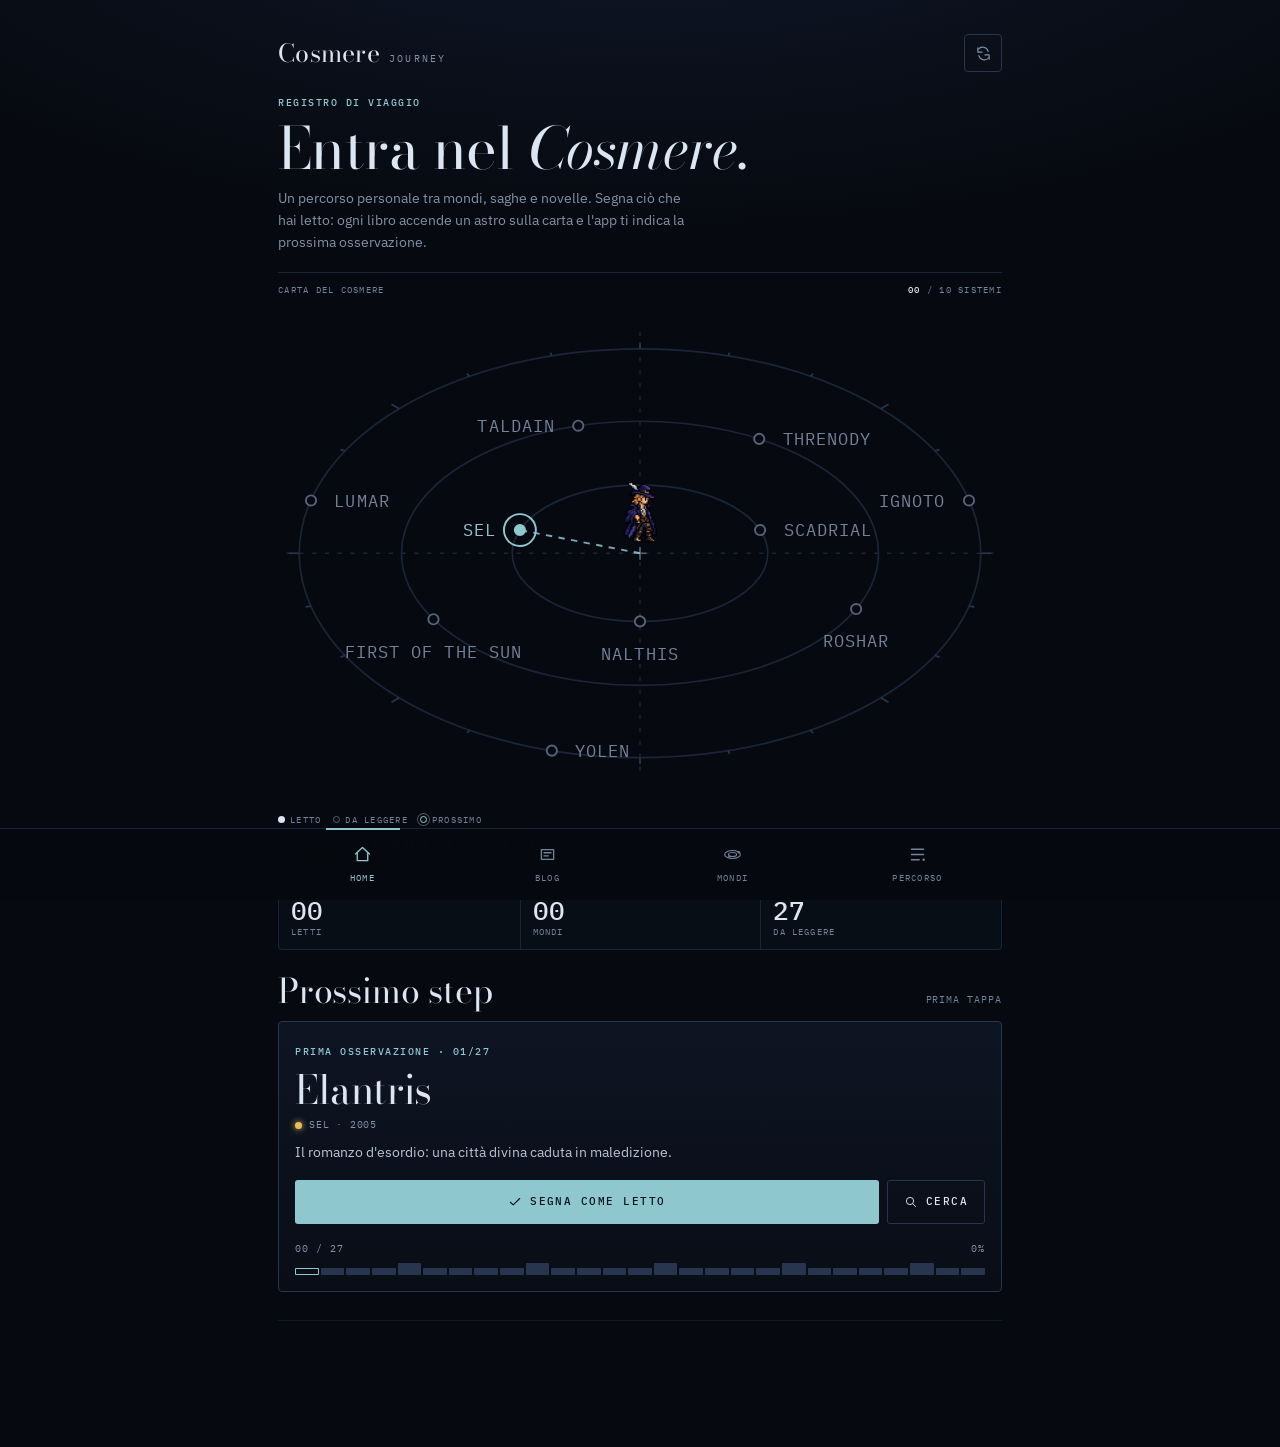
==== public/index.html @ a95b14ef "Extract cosmere-journey-repo.zip contents into public/ and sorgente/ The zip archive had been commit" ====
<!DOCTYPE html>
<html lang="it">
<head>
<meta charset="UTF-8">
<meta name="viewport" content="width=device-width, initial-scale=1, viewport-fit=cover">
<meta name="theme-color" content="#06090F">
<meta name="apple-mobile-web-app-capable" content="yes">
<meta name="apple-mobile-web-app-status-bar-style" content="black-translucent">
<meta name="apple-mobile-web-app-title" content="Cosmere">
<meta name="mobile-web-app-capable" content="yes">
<link rel="manifest" href="[data-uri]">
<script>
(function(){
  try{
    var link = document.querySelector('link[rel="manifest"]');
    var raw = atob(link.getAttribute("href").split(",")[1]);
    var bytes = new Uint8Array(raw.length);
    for(var i=0;i<raw.length;i++) bytes[i] = raw.charCodeAt(i);
    var man = JSON.parse(new TextDecoder().decode(bytes));
    man.start_url = new URL("index.html", location.href).href;
    man.scope = new URL("./", location.href).href;
    man.id = man.start_url;
    link.setAttribute("href", "data:application/manifest+json;charset=utf-8," + encodeURIComponent(JSON.stringify(man)));
  }catch(e){}
})();
</script>
<link rel="apple-touch-icon" href="[data-uri]">
<link rel="icon" type="image/png" sizes="32x32" href="[data-uri]">
<link rel="icon" type="image/png" sizes="192x192" href="[data-uri]">
<link rel="preconnect" href="https://fonts.googleapis.com">
<link rel="preconnect" href="https://fonts.gstatic.com" crossorigin>
<link href="https://fonts.googleapis.com/css2?family=Bodoni+Moda:ital,opsz,wght@0,6..96,400;0,6..96,500;1,6..96,400&family=IBM+Plex+Mono:wght@400;500&family=IBM+Plex+Sans:wght@400;500;600&display=swap" rel="stylesheet">
<link rel="apple-touch-startup-image" media="(device-width: 390px) and (device-height: 844px) and (-webkit-device-pixel-ratio: 3) and (orientation: portrait)" href="[data-uri]">
<link rel="apple-touch-startup-image" media="(device-width: 393px) and (device-height: 852px) and (-webkit-device-pixel-ratio: 3) and (orientation: portrait)" href="[data-uri]">
<link rel="apple-touch-startup-image" media="(device-width: 428px) and (device-height: 926px) and (-webkit-device-pixel-ratio: 3) and (orientation: portrait)" href="[data-uri]">
<link rel="apple-touch-startup-image" media="(device-width: 430px) and (device-height: 932px) and (-webkit-device-pixel-ratio: 3) and (orientation: portrait)" href="[data-uri]">
<link rel="apple-touch-startup-image" media="(device-width: 414px) and (device-height: 896px) and (-webkit-device-pixel-ratio: 2) and (orientation: portrait)" href="[data-uri]">
<link rel="apple-touch-startup-image" media="(device-width: 375px) and (device-height: 667px) and (-webkit-device-pixel-ratio: 2) and (orientation: portrait)" href="[data-uri]">
<title>Cosmere Journey — Home</title>
<style>
/* =========================================================
   Cosmere Journey — Codice stellare
   Il Cosmere come atlante scientifico: carta stellare,
   letture strumentali, un solo ciano da strumento.
   ========================================================= */
:root{
  --void:#06090F;            /* fondo */
  --panel:#0B111C;           /* superfici */
  --panel2:#101828;
  --grid:#1B2538;            /* hairline */
  --grid2:#28354E;           /* hairline in evidenza */
  --light:#DCE6F2;           /* testo */
  --dim:#8391A8;             /* testo secondario */
  --quiet:#74829A;           /* nav inattiva, etichette minori */
  --faint:#56627A;           /* solo segni decorativi */
  --inst:#8FC7CF;            /* ciano strumento: l'unico accento */
  --inst-soft:rgba(143,199,207,.12);
  --display:"Bodoni Moda", "Bodoni 72", Didot, Georgia, serif;
  --mono:"IBM Plex Mono", ui-monospace, "SF Mono", Menlo, monospace;
  --sans:"IBM Plex Sans", -apple-system, system-ui, "Segoe UI", sans-serif;
  --nav:72px; --max:760px; --r:4px;
  color-scheme:dark;
}
*{box-sizing:border-box;margin:0;padding:0}
html{scroll-behavior:smooth;background:var(--void)}
body{
  min-height:100vh;
  background:
    radial-gradient(120% 46% at 50% -12%,#111A2D 0,transparent 62%),
    var(--void);
  color:var(--light);font-family:var(--sans);font-size:14px;line-height:1.5;
  -webkit-font-smoothing:antialiased;padding-bottom:calc(var(--nav) + 24px);
}
button{font:inherit;cursor:pointer;color:inherit}
a{color:inherit}
:focus-visible{outline:1.5px solid var(--inst);outline-offset:2px}
@media (prefers-reduced-motion: reduce){
  *{animation-duration:0.001s !important; transition-duration:0.001s !important;}
}

/* Cielo quasi fermo: il movimento vive nella carta, non nello sfondo */
.stars-layer{position:fixed;inset:0;z-index:-1;pointer-events:none;background-repeat:repeat}
.stars-far{
  background-image:
    radial-gradient(1px 1px at 8% 22%,#fff 50%,transparent 100%),
    radial-gradient(1px 1px at 35% 64%,#fff 50%,transparent 100%),
    radial-gradient(1px 1px at 58% 12%,#fff 50%,transparent 100%),
    radial-gradient(1px 1px at 78% 78%,#fff 50%,transparent 100%),
    radial-gradient(1px 1px at 92% 38%,#fff 50%,transparent 100%),
    radial-gradient(1px 1px at 18% 88%,#fff 50%,transparent 100%),
    radial-gradient(1px 1px at 48% 46%,#fff 50%,transparent 100%);
  background-size:260px 260px;opacity:.2;animation:starDrift 260s linear infinite;
}
.stars-mid{
  background-image:
    radial-gradient(1.2px 1.2px at 15% 30%,#cfe3ff 50%,transparent 100%),
    radial-gradient(1.2px 1.2px at 66% 20%,#cfe3ff 50%,transparent 100%),
    radial-gradient(1.2px 1.2px at 85% 55%,#cfe3ff 50%,transparent 100%),
    radial-gradient(1.2px 1.2px at 25% 70%,#cfe3ff 50%,transparent 100%);
  background-size:190px 190px;opacity:.14;
}
.stars-near{display:none}
@keyframes starDrift{to{background-position:-260px 220px}}

/* ---------- Struttura ---------- */
.app{width:min(100%,var(--max));margin:auto;padding:max(20px, calc(env(safe-area-inset-top) + 12px)) 18px 30px}
.topbar{display:flex;justify-content:space-between;align-items:center;margin:4px 0 20px}
.brand{display:flex;align-items:baseline;gap:9px;font-family:var(--display);font-size:25px;font-weight:400;letter-spacing:.01em;line-height:1}
.brand span{font-family:var(--mono);font-size:9.5px;letter-spacing:.24em;color:var(--dim);text-transform:uppercase}
.iconbtn{width:38px;height:38px;border:1px solid var(--grid2);border-radius:var(--r);background:transparent;color:var(--dim);display:grid;place-items:center;transition:color .15s,border-color .15s}
.iconbtn:hover{color:var(--inst);border-color:var(--inst)}
.iconbtn svg{width:17px;height:17px}

.eyebrow,.kicker{font-family:var(--mono);font-size:9.5px;letter-spacing:.16em;text-transform:uppercase;color:var(--inst);font-weight:500}
h1,h2,h3{font-family:var(--display);font-weight:400;line-height:1.04;text-wrap:balance}

/* ---------- Intro (solo prima del primo libro) ---------- */
.intro{padding:4px 0 18px;display:grid;gap:8px}
.intro h1{font-size:clamp(36px,10.5vw,58px);letter-spacing:-.01em}
.intro h1 em{font-style:italic}
.intro .lede{color:var(--dim);font-size:14px;line-height:1.6;max-width:52ch}
body.has-progress .intro{display:none}

/* ---------- Carta stellare ---------- */
.chart{border-top:1px solid var(--grid);border-bottom:1px solid var(--grid);padding:10px 0 12px;margin-bottom:16px}
.chart-top,.chart-foot{display:flex;justify-content:space-between;align-items:center;gap:8px 10px;flex-wrap:wrap;font-family:var(--mono);font-size:9px;letter-spacing:.14em;text-transform:uppercase;color:var(--quiet)}
.chart-top b{font-weight:500;color:var(--light)}
.chart svg{display:block;width:100%;height:auto;margin:6px 0 8px;overflow:visible}
.chart svg a{cursor:pointer}
.chart svg a:focus-visible{outline:none}
.chart svg a:focus-visible .hit{stroke:var(--inst);stroke-width:1}
.chart .lbl{font-family:var(--mono);font-size:8.2px;letter-spacing:.06em}
.chart .pulse{animation:pulse 2.4s ease-in-out infinite;transform-box:fill-box;transform-origin:center}
@keyframes pulse{0%,100%{opacity:.35;transform:scale(1)}50%{opacity:.95;transform:scale(1.4)}}
.legend{display:flex;gap:12px;flex-wrap:wrap}
.legend span{display:inline-flex;align-items:center;gap:5px}
.legend i{width:7px;height:7px;border-radius:50%;display:inline-block}
.legend .l-read{background:var(--light)}
.legend .l-todo{border:1px solid var(--faint)}
.legend .l-next{border:1px solid var(--inst);box-shadow:0 0 0 2px var(--void),0 0 0 3px rgba(143,199,207,.45)}
.chart-foot{flex-direction:column;align-items:flex-start}
.offmap{display:flex;gap:6px;flex-wrap:wrap;align-items:center}
body.has-progress .legend{display:none}
.offmap a{text-decoration:none;border:1px solid var(--grid2);border-radius:2px;padding:3px 6px;color:var(--dim);display:inline-flex;gap:6px;align-items:center}
.offmap a.is-next{border-color:var(--inst);color:var(--inst)}
.offmap i{width:6px;height:6px;display:inline-block;background:var(--g,var(--dim))}
.offmap a.todo i{background:transparent;border:1px solid var(--faint)}

/* Carta più grande nella pagina Mondi */
body[data-page="worlds"] .chart .lbl{font-size:8.6px}

/* ---------- Letture strumentali ---------- */
.stats{display:grid;grid-template-columns:repeat(3,1fr);border:1px solid var(--grid);border-radius:var(--r);margin:0 0 22px;background:rgba(11,17,28,.6)}
.stat{padding:10px 12px;display:grid;gap:2px}
.stat+.stat{border-left:1px solid var(--grid)}
.stat b{font-family:var(--mono);font-weight:500;font-size:22px;line-height:1.1;font-variant-numeric:tabular-nums}
.stat span{font-family:var(--mono);font-size:8.5px;letter-spacing:.14em;text-transform:uppercase;color:var(--quiet)}

/* ---------- Sezioni ---------- */
.section{margin:24px 0}
.section-head{display:flex;justify-content:space-between;align-items:baseline;gap:12px;margin-bottom:12px}
.section-head h2{font-size:29px;letter-spacing:-.005em}
.section-head p{font-family:var(--mono);font-size:9.5px;letter-spacing:.1em;text-transform:uppercase;color:var(--quiet);text-align:right}

/* ---------- Prossima osservazione ---------- */
.next{border:1px solid var(--grid2);border-radius:var(--r);padding:18px 16px 16px;background:linear-gradient(180deg,rgba(16,24,40,.75),rgba(11,17,28,.55))}
.next h3{font-size:clamp(28px,8.4vw,40px);margin:8px 0 6px;letter-spacing:-.01em}
.next h3 small{font-family:var(--mono);font-size:10px;letter-spacing:.1em;color:var(--dim);text-transform:uppercase;vertical-align:middle;margin-left:4px}
.meta{font-family:var(--mono);font-size:10px;letter-spacing:.08em;text-transform:uppercase;color:var(--dim);display:flex;align-items:baseline;gap:7px}
.meta .gem{align-self:flex-start;margin-top:.45em}
.meta .mt{min-width:0}
.gem{width:7px;height:7px;border-radius:50%;background:var(--g,var(--dim));box-shadow:0 0 6px var(--g,transparent);flex:none;display:inline-block}
.next-note{color:#B9C4D4;font-size:14px;line-height:1.55;margin-top:10px;max-width:54ch}
.actions{display:flex;gap:8px;margin-top:16px;flex-wrap:wrap}
.btn{display:inline-flex;align-items:center;justify-content:center;gap:8px;min-height:44px;border-radius:3px;padding:0 16px;font-family:var(--mono);font-size:10.5px;font-weight:500;letter-spacing:.14em;text-transform:uppercase;text-decoration:none;border:1px solid transparent;transition:background-color .15s,border-color .15s,color .15s}
.btn svg{width:14px;height:14px;flex:none}
.btn-primary{background:var(--inst);color:#06131A;flex:1 1 auto}
.btn-primary:hover{background:#A6D6DC}
.btn-ghost{border-color:var(--grid2);color:var(--light);background:transparent}
.btn-ghost:hover{border-color:var(--inst);color:var(--inst)}

/* Scala graduata: una tacca per libro */
.scale{margin-top:18px}
.scale-top{display:flex;justify-content:space-between;font-family:var(--mono);font-size:9.5px;letter-spacing:.1em;color:var(--dim);margin-bottom:7px;font-variant-numeric:tabular-nums}
.ticks{display:flex;gap:2px;height:12px;align-items:flex-end}
.ticks i{flex:1;height:7px;background:var(--grid2);border-radius:1px}
.ticks i:nth-child(5n){height:12px}
.ticks i.on{background:var(--inst)}
.ticks i.nx{background:transparent;box-shadow:inset 0 0 0 1px var(--inst)}

/* ---------- Blog ---------- */
.refresh{flex:none;align-self:center;display:inline-flex;align-items:center;gap:7px;min-height:36px;padding:0 12px;border:1px solid var(--grid2);border-radius:3px;background:transparent;color:var(--inst);font-family:var(--mono);font-size:10px;font-weight:500;letter-spacing:.14em;text-transform:uppercase;transition:border-color .15s,background-color .15s}
.refresh svg{width:14px;height:14px;flex:none}
.refresh:hover{border-color:var(--inst);background:var(--inst-soft)}
.refresh:disabled{cursor:progress;color:var(--dim)}
.refresh.is-loading svg{animation:spin .9s linear infinite}
@keyframes spin{to{transform:rotate(360deg)}}
.blog-list{display:grid}
.blog-post{display:grid;grid-template-columns:1fr auto;gap:12px;align-items:center;padding:16px 0;border-top:1px solid var(--grid);text-decoration:none}
.blog-post:last-child{border-bottom:1px solid var(--grid)}
.blog-post-date{font-family:var(--mono);font-size:9.5px;letter-spacing:.14em;text-transform:uppercase;color:var(--inst)}
.blog-post-title{font-family:var(--display);font-size:21px;line-height:1.14;margin-top:5px;color:var(--light)}
.blog-post-excerpt{font-size:13px;color:var(--dim);margin-top:6px;line-height:1.55}
.blog-post-arrow{font-family:var(--mono);color:var(--quiet);font-size:15px;transition:color .15s,transform .15s}
.blog-post:hover .blog-post-arrow{color:var(--inst);transform:translateX(2px)}
.blog-more{display:inline-block;margin-top:16px;font-family:var(--mono);font-size:10.5px;letter-spacing:.14em;text-transform:uppercase;color:var(--inst);text-decoration:none}
.blog-more:hover{text-decoration:underline;text-underline-offset:4px}

/* ---------- Catalogo dei mondi ---------- */
.worlds{display:grid}
.world-row{display:grid;grid-template-columns:14px minmax(0,1fr) auto;column-gap:12px;row-gap:6px;align-items:baseline;padding:15px 0 14px;border-top:1px solid var(--grid);text-decoration:none}
.world-row:last-child{border-bottom:1px solid var(--grid)}
.world-row .mark{width:9px;height:9px;border-radius:50%;align-self:center;background:var(--g);box-shadow:0 0 8px var(--g)}
.world-row.todo .mark{background:transparent;border:1px solid var(--faint);box-shadow:none}
.world-row.offmap-row .mark{border-radius:1px}
.world-row b{font-family:var(--display);font-weight:400;font-size:23px;line-height:1.1}
.world-row .count{font-family:var(--mono);font-size:12px;color:var(--light);font-variant-numeric:tabular-nums}
.world-row.todo .count{color:var(--quiet)}
.world-row p{grid-column:2 / 4;font-size:13px;color:var(--dim);line-height:1.5}
.world-row .wbar{grid-column:2 / 4;height:2px;background:var(--grid);border-radius:1px;overflow:hidden;margin-top:4px}
.world-row .wbar i{display:block;height:100%;background:var(--g)}
.world-row .tag{font-family:var(--mono);font-size:8.5px;letter-spacing:.14em;text-transform:uppercase;color:var(--quiet);margin-left:8px;vertical-align:middle}
.world-row:hover b{color:#fff}
.world-row:hover .count{color:var(--inst)}

/* ---------- Registro (percorso) ---------- */
.filterbar{display:flex;align-items:center;justify-content:space-between;gap:10px;border:1px solid var(--inst);border-radius:3px;padding:8px 10px;margin-bottom:10px;font-family:var(--mono);font-size:10px;letter-spacing:.1em;text-transform:uppercase}
.filterbar span{display:inline-flex;align-items:center;gap:7px}
.filter-clear{background:none;border:0;color:var(--inst);font-family:var(--mono);font-size:10px;letter-spacing:.1em;text-transform:uppercase;padding:4px 0}
.path{display:grid}
.book{display:grid;grid-template-columns:34px minmax(0,1fr) auto;gap:12px;align-items:center;padding:12px 0;border-top:1px solid var(--grid);position:relative}
.book:last-child{border-bottom:1px solid var(--grid)}
.book-num{width:30px;height:30px;border-radius:2px;border:1px solid var(--grid2);display:grid;place-items:center;font-family:var(--mono);font-size:10.5px;color:var(--dim);font-variant-numeric:tabular-nums}
.book-num svg{width:13px;height:13px}
.book.done .book-num{border-color:transparent;background:var(--inst-soft);color:var(--inst)}
.book.is-next .book-num{border-color:var(--inst);color:var(--inst)}
.book-title{font-size:14.5px;font-weight:500;line-height:1.3}
.book.done .book-title{color:var(--dim)}
.book .meta{font-size:9px;margin-top:4px;gap:6px}
.book .meta .gem{width:6px;height:6px}
.book .now{color:var(--inst)}
.book-actions{display:flex;align-items:center;gap:6px}
.buy,.check{width:40px;height:40px;border-radius:3px;border:1px solid var(--grid2);background:transparent;color:var(--dim);display:grid;place-items:center;text-decoration:none;transition:color .15s,border-color .15s,background-color .15s}
.buy svg,.check svg{width:15px;height:15px}
.buy:hover,.check:hover{color:var(--inst);border-color:var(--inst)}
.book.done .check{color:var(--inst);border-color:transparent;background:var(--inst-soft)}
.empty{color:var(--dim);font-size:13px;line-height:1.6;padding:16px 0}

/* ---------- Barra di navigazione ---------- */
.bottomnav{position:fixed;z-index:20;left:0;right:0;bottom:0;height:calc(var(--nav) + env(safe-area-inset-bottom));padding:0 max(10px,calc((100vw - var(--max))/2 + 10px)) env(safe-area-inset-bottom);
  background:rgba(6,9,15,.92);-webkit-backdrop-filter:blur(16px);backdrop-filter:blur(16px);border-top:1px solid var(--grid);display:grid;grid-template-columns:repeat(4,1fr)}
.navbtn{position:relative;color:var(--quiet);font-family:var(--mono);font-size:9px;letter-spacing:.14em;text-transform:uppercase;display:flex;flex-direction:column;align-items:center;justify-content:center;gap:6px;text-decoration:none}
.navbtn svg{width:21px;height:21px}
.navbtn.active{color:var(--inst)}
.navbtn.active::before{content:"";position:absolute;top:-1px;left:30%;right:30%;height:1.5px;background:var(--inst)}

.toast{position:fixed;left:50%;bottom:calc(var(--nav) + env(safe-area-inset-bottom) + 14px);transform:translate(-50%,16px);background:var(--panel2);border:1px solid var(--inst);color:var(--light);padding:10px 14px;border-radius:3px;font-family:var(--mono);font-size:10.5px;letter-spacing:.1em;text-transform:uppercase;opacity:0;pointer-events:none;transition:.25s;z-index:30;white-space:nowrap;max-width:calc(100vw - 32px);overflow:hidden;text-overflow:ellipsis}
.toast.show{opacity:1;transform:translate(-50%,0)}
.divider{height:1px;background:var(--grid);margin:28px 0 0;opacity:.6}

@media(min-width:700px){
  .app{padding-top:max(30px, calc(env(safe-area-inset-top) + 12px))}
  .section-head h2{font-size:34px}
  .stat b{font-size:26px}
}

/* iPhone-style app launch splash */
/* Lo splash esiste in tutte le pagine, ma viene dipinto solo alla prima
   apertura della webapp: la classe sta su <html> ed e' assegnata dallo
   script inline in cima al body, prima del primo paint. */
html:not(.splash-first-load) #splash{display:none!important}
.splash{
  position:fixed;
  inset:0;
  z-index:9999;
  display:grid;
  place-items:center;
  overflow:hidden;
  isolation:isolate;
  background:
    radial-gradient(ellipse at 50% 38%,rgba(62,74,112,.38) 0%,rgba(30,38,61,.12) 26%,transparent 52%),
    radial-gradient(ellipse at 50% 100%,rgba(143,199,207,.08),transparent 48%),
    #06090F;
  color:var(--light);
  opacity:1;
  visibility:visible;
  pointer-events:auto;
  transform:scale(1);
  transition:opacity .58s cubic-bezier(.22,1,.36,1),
             transform .72s cubic-bezier(.22,1,.36,1),
             visibility .58s;
}
.splash.is-hidden{
  opacity:0;
  visibility:hidden;
  pointer-events:none;
  transform:scale(1.045);
}
.splash-inner{
  position:relative;
  z-index:2;
  width:min(82vw,360px);
  display:flex;
  flex-direction:column;
  align-items:center;
  text-align:center;
  transform:translateY(8px);
  opacity:0;
  animation:splashContentIn .9s cubic-bezier(.22,1,.36,1) .08s forwards;
}
.splash-logo{
  position:relative;
  width:122px;
  height:122px;
  margin-bottom:28px;
  display:grid;
  place-items:center;
}
.splash-symbol{
  position:relative;
  width:76px;
  height:76px;
  display:grid;
  place-items:center;
  border:1px solid rgba(143,199,207,.72);
  border-radius:50%;
  box-shadow:
    0 0 0 1px rgba(143,199,207,.08),
    0 0 25px rgba(143,199,207,.18),
    inset 0 0 24px rgba(143,199,207,.06);
}
.splash-symbol:before,
.splash-symbol:after{
  content:"";
  position:absolute;
  left:50%;
  top:50%;
  width:58px;
  height:1px;
  background:linear-gradient(90deg,transparent,#A9D5DB,transparent);
  transform:translate(-50%,-50%);
}
.splash-symbol:after{transform:translate(-50%,-50%) rotate(90deg)}
.splash-gem{
  position:relative;
  width:18px;
  height:18px;
  transform:rotate(45deg);
  border:1px solid #BFE3E8;
  box-shadow:0 0 16px rgba(143,199,207,.48);
}
.splash-gem:after{
  content:"";
  position:absolute;
  inset:4px;
  background:#8FC7CF;
  opacity:.72;
}
.splash-orbit{
  position:absolute;
  inset:4px;
  border:1px solid rgba(143,199,207,.26);
  border-radius:50%;
}
.splash-orbit-a{transform:rotate(24deg) scaleX(.55);animation:splashOrbitA 5.5s linear infinite}
.splash-orbit-b{transform:rotate(-24deg) scaleX(.55);animation:splashOrbitB 7s linear infinite}
.splash-orbit-a:after,
.splash-orbit-b:after{
  content:"";
  position:absolute;
  width:5px;
  height:5px;
  right:8px;
  top:50%;
  margin-top:-3px;
  border-radius:50%;
  background:#BFE3E8;
  box-shadow:0 0 10px rgba(143,199,207,.8);
}
.splash-brand{
  font-family:var(--display);
  font-size:35px;
  line-height:.92;
  font-weight:700;
  letter-spacing:.14em;
  margin-left:.14em;
}
.splash-brand-sub{
  margin-top:5px;
  font-family:var(--display);
  font-size:14px;
  line-height:1;
  letter-spacing:.42em;
  margin-left:.42em;
  color:var(--inst);
}
.splash-tagline{
  margin-top:14px;
  color:var(--dim);
  font-size:9px;
  text-transform:uppercase;
  letter-spacing:.2em;
  font-weight:700;
}
.splash-progress{
  width:82px;
  height:2px;
  margin-top:32px;
  overflow:hidden;
  border-radius:99px;
  background:rgba(255,255,255,.09);
}
.splash-progress span{
  display:block;
  width:30%;
  height:100%;
  border-radius:inherit;
  background:linear-gradient(90deg,transparent,#8FC7CF,#BFE3E8,transparent);
  animation:splashProgress 1.35s ease-in-out infinite;
}
.splash-stars{
  position:absolute;
  inset:0;
  z-index:1;
  pointer-events:none;
}
.splash-stars i{
  position:absolute;
  width:2px;
  height:2px;
  border-radius:50%;
  background:#DCE6F2;
  opacity:.34;
  animation:splashTwinkle 2.8s ease-in-out infinite;
}
.splash-stars i:nth-child(1){left:16%;top:23%;animation-delay:.2s}
.splash-stars i:nth-child(2){left:82%;top:27%;animation-delay:1.1s}
.splash-stars i:nth-child(3){left:11%;top:61%;animation-delay:1.7s}
.splash-stars i:nth-child(4){left:88%;top:64%;animation-delay:.8s}
.splash-stars i:nth-child(5){left:25%;top:13%;animation-delay:2s}
.splash-stars i:nth-child(6){left:73%;top:14%;animation-delay:1.4s}
.splash-stars i:nth-child(7){left:31%;top:78%;animation-delay:.5s}
.splash-stars i:nth-child(8){left:69%;top:80%;animation-delay:2.2s}
.splash-footer{
  position:absolute;
  z-index:2;
  bottom:max(24px,env(safe-area-inset-bottom));
  left:0;
  right:0;
  text-align:center;
  color:rgba(255,255,255,.25);
  font-size:7px;
  font-weight:700;
  letter-spacing:.28em;
}
@keyframes splashContentIn{
  0%{opacity:0;transform:translateY(14px) scale(.97)}
  100%{opacity:1;transform:translateY(0) scale(1)}
}
@keyframes splashOrbitA{to{transform:rotate(384deg) scaleX(.55)}}
@keyframes splashOrbitB{to{transform:rotate(-384deg) scaleX(.55)}}
@keyframes splashTwinkle{
  0%,100%{opacity:.18;transform:scale(.7)}
  50%{opacity:.72;transform:scale(1.8)}
}
@keyframes splashProgress{
  0%{transform:translateX(-150%)}
  55%{transform:translateX(260%)}
  100%{transform:translateX(500%)}
}
@media (prefers-reduced-motion: reduce){
  .splash-inner{animation:none;opacity:1;transform:none}
  .splash-orbit-a,.splash-orbit-b,.splash-stars i,.splash-progress span{animation:none}
}



/* Splash — Codice stellare */
.splash-brand{font-weight:400;letter-spacing:.12em;margin-left:.12em}
.splash-brand-sub,.splash-tagline,.splash-footer{font-family:var(--mono)}
.splash-brand-sub{font-size:10px;margin-top:10px}
.splash-tagline{font-weight:500;letter-spacing:.24em}
/* pianeti in punta alle orbite, come nell'icona; scaleX compensa lo schiacciamento dell'orbita */
.splash-orbit-a:after,.splash-orbit-b:after{left:50%;right:auto;margin:0 0 0 -3px;width:6px;height:6px;transform:scaleX(1.818)}
.splash-orbit-a:after{top:-3px;background:#E8BE5A;box-shadow:0 0 10px rgba(232,190,90,.8)}
.splash-orbit-b:after{top:auto;bottom:-3px;background:#5B8FF0;box-shadow:0 0 10px rgba(91,143,240,.8)}
</style>

<style id="multi-page-layout">
/* Cosmere Journey — struttura a quattro pagine */
body[data-page="home"] #blog,
body[data-page="home"] #worlds,
body[data-page="home"] #progress { display:none !important; }

body[data-page="blog"] #home,
body[data-page="blog"] #chart,
body[data-page="blog"] #journey,
body[data-page="blog"] #worlds,
body[data-page="blog"] #progress { display:none !important; }

body[data-page="worlds"] #home,
body[data-page="worlds"] #journey,
body[data-page="worlds"] #blog,
body[data-page="worlds"] #progress { display:none !important; }

body[data-page="progress"] #home,
body[data-page="progress"] #chart,
body[data-page="progress"] #journey,
body[data-page="progress"] #blog,
body[data-page="progress"] #worlds { display:none !important; }
</style>

</head>
<body data-page="home">
<style id="splash-early-paint">
/* Evita il flash bianco prima che venga dipinto lo sfondo dell'app. */
html{background:#06090F!important}
body{background:#06090F!important}
</style>
<script>
/* Marca la prima apertura della webapp nella sessione del browser.
   Il flag viene scritto subito: passando a Home/Blog/Mondi/Percorso
   lo splash non viene piu' rieseguito. */
(function(){
  var key="cosmere-splash-seen-v1";
  var first=true;
  try{ first = sessionStorage.getItem(key)!=="1"; }catch(e){ first=true; }
  if(first){
    document.documentElement.classList.add("splash-first-load");
    /* Aperta dall'icona sulla schermata Home: si parte sempre dalla Home,
       qualunque sia la pagina da cui e' stata aggiunta o che iOS ha
       ripristinato. Lo splash copre la pagina durante il reindirizzamento;
       il flag non viene scritto, cosi' la Home mostra lo splash. */
    var standalone = window.navigator.standalone === true ||
      (window.matchMedia && window.matchMedia("(display-mode: standalone)").matches);
    if(standalone && document.body.getAttribute("data-page") !== "home"){
      location.replace("index.html");
      return;
    }
    try{ sessionStorage.setItem(key,"1"); }catch(e){}
  }
})();
</script>

<div id="splash" class="splash" aria-label="Cosmere Journey" role="status">
  <div class="splash-stars" aria-hidden="true">
    <i></i><i></i><i></i><i></i><i></i><i></i><i></i><i></i>
  </div>

  <div class="splash-inner">
    <div class="splash-logo" aria-hidden="true">
      <div class="splash-orbit splash-orbit-a"></div>
      <div class="splash-orbit splash-orbit-b"></div>
      <div class="splash-symbol">
        <span class="splash-gem"></span>
      </div>
    </div>

    <div class="splash-brand">COSMERE</div>
    <div class="splash-brand-sub">JOURNEY</div>
    <div class="splash-tagline">La tua reading journey</div>

    <div class="splash-progress" aria-hidden="true">
      <span></span>
    </div>
  </div>

  <div class="splash-footer" aria-hidden="true">READ • EXPLORE • JOURNEY</div>
</div>
<div class="stars-layer stars-far" aria-hidden="true"></div>
<div class="stars-layer stars-mid" aria-hidden="true"></div>
<main class="app">
  <header class="topbar">
    <a class="brand" href="index.html" style="text-decoration:none">Cosmere<span>Journey</span></a>
    <button class="iconbtn" id="reset" aria-label="Azzera progresso">
      <svg viewBox="0 0 24 24" fill="none"><path d="M4 4v6h6M20 20v-6h-6" stroke="currentColor" stroke-width="1.6" stroke-linecap="round" stroke-linejoin="round"/><path d="M5.5 15a8 8 0 0 0 13.9 3M18.5 9A8 8 0 0 0 4.6 6" stroke="currentColor" stroke-width="1.6" stroke-linecap="round" stroke-linejoin="round"/></svg>
    </button>
  </header>

  <section class="intro" id="home">
    <span class="eyebrow">Registro di viaggio</span>
    <h1>Entra nel <em>Cosmere.</em></h1>
    <p class="lede">Un percorso personale tra mondi, saghe e novelle. Segna ciò che hai letto: ogni libro accende un astro sulla carta e l'app ti indica la prossima osservazione.</p>
  </section>

  <section class="chart" id="chart" aria-labelledby="chartTitle">
    <div class="chart-top"><span id="chartTitle">Carta del Cosmere</span><span id="chartCount"></span></div>
    <div id="chartSvg"></div>
    <div class="chart-foot">
      <div class="legend" aria-hidden="true"><span><i class="l-read"></i>letto</span><span><i class="l-todo"></i>da leggere</span><span><i class="l-next"></i>prossimo</span></div>
      <div class="offmap" id="offmap"></div>
    </div>
  </section>

  <section class="stats" aria-label="Letture">
    <div class="stat"><b id="readCount">0</b><span>letti</span></div>
    <div class="stat"><b id="worldCount">0</b><span>mondi</span></div>
    <div class="stat"><b id="remaining">0</b><span>da leggere</span></div>
  </section>

  <section class="section" id="journey">
    <div class="section-head"><h2>Prossimo step</h2><p id="status">Pronto a partire</p></div>
    <div class="next" id="nextCard"></div>
  </section>

  <section class="section" id="blog">
    <div class="section-head"><h2>Dal blog dell'autore</h2>
      <button type="button" class="refresh" id="blogRefresh" aria-busy="false"><svg viewBox="0 0 24 24" fill="none" aria-hidden="true"><path d="M20 12a8 8 0 1 1-2.34-5.66" stroke="currentColor" stroke-width="1.7" stroke-linecap="round"/><path d="M20 4v4.5h-4.5" stroke="currentColor" stroke-width="1.7" stroke-linecap="round" stroke-linejoin="round"/></svg>Aggiorna</button>
    </div>
    <div class="blog-list" id="blogPosts"></div>
    <a class="blog-more" href="https://www.brandonsanderson.com/blogs/blog" target="_blank" rel="noopener noreferrer">Vedi tutti i post →</a>
  </section>

  <section class="section" id="worlds">
    <div class="section-head"><h2>Catalogo dei mondi</h2></div>
    <div class="worlds" id="worldChips"></div>
  </section>

  <section class="section" id="progress">
    <div class="section-head"><h2>Il tuo percorso</h2><p id="pathCount"></p></div>
    <div id="filterBar"></div>
    <div class="path" id="path"></div>
  </section>

  <div class="divider"></div>
</main>

<nav class="bottomnav" aria-label="Navigazione principale">
  <a class="navbtn active" href="index.html" aria-current="page">
    <svg viewBox="0 0 24 24" fill="none"><path d="M4 11.5 12 4l8 7.5" stroke="currentColor" stroke-width="1.5" stroke-linecap="round" stroke-linejoin="round"/><path d="M6 10v9h12v-9" stroke="currentColor" stroke-width="1.5" stroke-linecap="round" stroke-linejoin="round"/></svg>
    Home
  </a>
  <a class="navbtn " href="blog.html" aria-current="false">
    <svg viewBox="0 0 24 24" fill="none"><path d="M5 6.5h14v11H5z" stroke="currentColor" stroke-width="1.5" stroke-linejoin="round"/><path d="M8 10h8M8 13.5h5" stroke="currentColor" stroke-width="1.5" stroke-linecap="round"/></svg>
    Blog
  </a>
  <a class="navbtn " href="mondi.html" aria-current="false">
    <svg viewBox="0 0 24 24" fill="none"><ellipse cx="12" cy="12" rx="9" ry="4.6" stroke="currentColor" stroke-width="1.3"/><ellipse cx="12" cy="12" rx="4.6" ry="2.3" stroke="currentColor" stroke-width="1.3"/><circle cx="19.2" cy="9.4" r="1.4" fill="currentColor"/><circle cx="8.2" cy="14" r="1.1" fill="currentColor"/></svg>
    Mondi
  </a>
  <a class="navbtn " href="percorso.html" aria-current="false">
    <svg viewBox="0 0 24 24" fill="none"><path d="M5 6h14M5 12h14M5 18h9" stroke="currentColor" stroke-width="1.5" stroke-linecap="round"/><circle cx="19" cy="18" r="1.4" fill="currentColor"/></svg>
    Percorso
  </a>
</nav>
<div class="toast" id="toast" role="status" aria-live="polite"></div>

<script>
const BOOKS = [
{t:"Elantris", y:2005, w:"Sel", n:"Il romanzo d'esordio: una città divina caduta in maledizione."},
    {t:"Mistborn: The Final Empire", y:2006, w:"Scadrial · Era Uno", n:"L'inizio della trilogia più accessibile del Cosmere."},
    {t:"The Well of Ascension", y:2007, w:"Scadrial · Era Uno", n:""},
    {t:"The Hero of Ages", y:2008, w:"Scadrial · Era Uno", n:"Chiude l'Era Uno di Mistborn."},
    {t:"Warbreaker", y:2009, w:"Nalthis", n:"Standalone, leggibile gratuitamente sul sito dell'autore."},
    {t:"The Way of Kings", y:2010, w:"Roshar · Folgoluce 1", n:"Comincia l'opera principale del Cosmere."},
    {t:"The Alloy of Law", y:2011, w:"Scadrial · Era Due", n:"Trecento anni dopo: pistole, ferrovie, indagini."},
    {t:"The Emperor's Soul", y:2012, w:"Sel", n:"Novella premiata con l'Hugo, nel mondo di Elantris."},
    {t:"Words of Radiance", y:2014, w:"Roshar · Folgoluce 2", n:""},
    {t:"Sixth of the Dusk", y:2014, w:"First of the Sun", n:"Novella su un arcipelago letale."},
    {t:"Shadows of Self", y:2015, w:"Scadrial · Era Due", n:""},
    {t:"Shadows for Silence in the Forests of Hell", y:2015, w:"Threnody", n:"La novella più cupa del Cosmere."},
    {t:"The Bands of Mourning", y:2016, w:"Scadrial · Era Due", n:""},
    {t:"Edgedancer", y:2016, w:"Roshar · Folgoluce 2.5", n:"Novella su Lift."},
    {t:"Arcanum Unbounded", y:2016, w:"Antologia", n:"Raccoglie le novelle con note di collegamento tra i mondi."},
    {t:"Oathbringer", y:2017, w:"Roshar · Folgoluce 3", n:""},
    {t:"Dawnshard", y:2020, w:"Roshar · Folgoluce 3.5", n:"Breve ma importante per il libro successivo."},
    {t:"Rhythm of War", y:2020, w:"Roshar · Folgoluce 4", n:""},
    {t:"The Lost Metal", y:2022, w:"Scadrial · Era Due", n:"Chiude l'Era Due di Mistborn."},
    {t:"White Sand · Omnibus", y:2022, w:"Taldain · raccolta", n:"I tre volumi con prologo e tavole inedite."},
    {t:"Tress of the Emerald Sea", y:2023, w:"Lumar", n:"Un'avventura più fiabesca tra mari di spore."},
    {t:"Yumi and the Nightmare Painter", y:2023, w:"Yolen", n:"Storia a due voci tra mondi paralleli."},
    {t:"The Sunlit Man", y:2023, w:"Mondo sconosciuto", n:"Il libro con più domande aperte sul futuro del Cosmere."},
    {t:"Wind and Truth", y:2024, w:"Roshar · Folgoluce 5", n:"Chiude il primo arco delle Cronache della Folgoluce."},
    {t:"Isles of the Emberdark", y:2025, w:"First of the Sun", n:"Espande la storia di Sixth of the Dusk."},
    {t:"Horneater", y:2026, w:"Roshar · Folgoluce 4.5", n:"Novella su Roccia. Uscita annunciata.", soon:true},
    {t:"The Fires of December", y:2026, w:"Racconti di Hoid", n:"Primo capitolo della nuova serie standalone narrata da Hoid.", soon:true}
];

// chiave stabile per libro, indipendente dalla posizione nell'array:
// evita che il progresso salvato si "sfasi" se in futuro la lista cambia ordine
function slugify(s){
  return s.toLowerCase().normalize('NFD').replace(/[\u0300-\u036f]/g,'')
    .replace(/[^a-z0-9]+/g,'-').replace(/(^-|-$)/g,'');
}
BOOKS.forEach(b=>{ b.key = slugify(b.t); });

const ICON_CHECK='<svg viewBox="0 0 24 24" fill="none"><path d="M4 12.5 9 17l11-11" stroke="currentColor" stroke-width="2" stroke-linecap="round" stroke-linejoin="round"/></svg>';
const ICON_PLUS='<svg viewBox="0 0 24 24" fill="none"><path d="M12 5v14M5 12h14" stroke="currentColor" stroke-width="1.8" stroke-linecap="round"/></svg>';
const ICON_SEARCH='<svg viewBox="0 0 24 24" fill="none"><circle cx="10.3" cy="10.3" r="6.2" stroke="currentColor" stroke-width="1.6"/><path d="M15.1 15.1 20 20" stroke="currentColor" stroke-width="1.6" stroke-linecap="round"/></svg>';
const ICON_RESET='<svg viewBox="0 0 24 24" fill="none"><path d="M4 4v6h6M20 20v-6h-6" stroke="currentColor" stroke-width="1.6" stroke-linecap="round" stroke-linejoin="round"/><path d="M5.5 15a8 8 0 0 0 13.9 3M18.5 9A8 8 0 0 0 4.6 6" stroke="currentColor" stroke-width="1.6" stroke-linecap="round" stroke-linejoin="round"/></svg>';

// Colore-gemma per ogni mondo: e' il colore dell'astro sulla carta,
// del pallino nel catalogo e della barra di avanzamento.
const WORLD_COLORS = {
  "Sel":"#E8BE5A",               // eliodoro
  "Scadrial":"#C9D4E6",          // diamante
  "Nalthis":"#B48CF2",           // ametista
  "Roshar":"#5B8FF0",            // zaffiro
  "First of the Sun":"#46C98A",  // smeraldo
  "Threnody":"#D65A6E",          // rubino
  "Antologia":"#C9B48A",
  "Taldain":"#E3A052",           // topazio
  "Lumar":"#9ACD5E",             // peridoto
  "Yolen":"#E07AA8",             // granato rosa
  "Mondo sconosciuto":"#9AA0AA", // quarzo fume'
  "Racconti di Hoid":"#B98AD0"
};
const WORLD_DESC = {
  "Sel":"Magia AonDor: simboli tracciati che modellano la realtà.",
  "Scadrial":"Allomanzia: bruciare metalli per ottenere poteri.",
  "Nalthis":"BioCromatica: il Soffio come valuta magica e vitale.",
  "Roshar":"Luce Tempestosa e Cavalieri Radiosi, tra le tempeste.",
  "First of the Sun":"Isole tropicali sospese tra cielo e mare.",
  "Threnody":"Un mondo di orrore gotico ai margini del Cosmere.",
  "Antologia":"Novelle raccolte con note che collegano i mondi.",
  "Taldain":"Maestria della Sabbia su un pianeta che non ruota.",
  "Lumar":"Mari di spore magiche al posto dell'acqua.",
  "Yolen":"Due mondi paralleli, due protagonisti in contatto.",
  "Mondo sconosciuto":"Un pianeta morente, un futuro lontanissimo.",
  "Racconti di Hoid":"Storie standalone narrate dal cantastorie del Cosmere."
};

// ---------------------------------------------------------------
// Carta stellare
// Ogni sistema sta su uno dei tre anelli orbitali (0 = interno),
// a un angolo in gradi (0 = destra, senso orario). "side" e' il lato
// dell'etichetta: mai sopra, perche' sopra l'astro si ferma il viaggiatore.
// Antologia e Racconti di Hoid non sono pianeti: stanno "fuori mappa".
// ---------------------------------------------------------------
const CHART = {W:340, H:236, cx:170, cy:118, rings:[[60,32],[112,62],[160,96]]};
const SYSTEMS = {
  "Sel":               {ring:0, a:200, side:"w"},
  "Scadrial":          {ring:0, a:340, side:"e"},
  "Nalthis":           {ring:0, a:90,  side:"s"},
  "Taldain":           {ring:1, a:255, side:"w"},
  "Threnody":          {ring:1, a:300, side:"e"},
  "Roshar":            {ring:1, a:25,  side:"s"},
  "First of the Sun":  {ring:1, a:150, side:"s"},
  "Lumar":             {ring:2, a:195, side:"e"},
  "Yolen":             {ring:2, a:105, side:"e"},
  "Mondo sconosciuto": {ring:2, a:345, side:"w", label:"Ignoto"}
};
const WIZARD_SRC = "[data-uri]";
const C = {grid:"#1B2538", grid2:"#28354E", light:"#DCE6F2", quiet:"#74829A", faint:"#56627A", inst:"#8FC7CF", void:"#06090F"};

// Post del blog: snapshot di fallback + caricamento live dal feed Atom ufficiale.
// Il feed viene letto quando l'app parte e poi periodicamente; se il browser blocca
// la richiesta cross-origin, viene provato un proxy CORS e, in ultima istanza,
// resta disponibile lo snapshot locale.
const BLOG_FEED_URL = "https://www.brandonsanderson.com/blogs/blog.atom";
const BLOG_PROXY_URL = "https://api.allorigins.win/raw?url="+encodeURIComponent(BLOG_FEED_URL);
// Worker Cloudflare dedicato al feed (vedi cosmere-feed.js): prima fonte provata.
const BLOG_WORKER_URL = "https://cosmere-feed.proietti-flavio.workers.dev/";

let BLOG_POSTS = [
  {t:"On Fantasy: The J.R.R. Tolkien Lecture on Fantasy Literature", d:"23 giugno 2026", n:"Il testo della sua lecture a Oxford sul genere fantasy.", u:"https://www.brandonsanderson.com/blogs/blog/on-fantasy-tolkien-lecture-oxford-2026"},
  {t:"DSNX26 Featured Guests + Weekly Update", d:"4 giugno 2026", n:"Aggiornamento settimanale e nuovi ospiti annunciati per la Dragonsteel Nexus.", u:"https://www.brandonsanderson.com/blogs/blog/dsnx26-featured-guests-weekly-update"},
  {t:"Meet Me In London & Get A Book Signed! + Weekly Update", d:"29 aprile 2026", n:"Tappa a Londra con possibilità di firma copie, tra un ritiro di scrittura e l'altro.", u:"https://www.brandonsanderson.com/blogs/blog/meet-me-in-london-get-a-book-signed-weekly-update-blog"},
  {t:"What is the Cosmere? — A SanderFAQ", d:"20 aprile 2026", n:"Una spiegazione diretta dall'autore su cosa sia il Cosmere e le sue 16 Schegge.", u:"https://www.brandonsanderson.com/blogs/blog/what-is-the-cosmere-sanderfaq"}
];

const BLOG_CACHE_KEY = "cosmere-blog-cache-v1";

function blogDate(iso){
  const dt = new Date(iso);
  if(Number.isNaN(dt.getTime())) return "";
  return new Intl.DateTimeFormat("it-IT",{day:"numeric",month:"long",year:"numeric"}).format(dt);
}

function cleanBlogText(value){
  const box = document.createElement("div");
  box.innerHTML = value || "";
  return (box.textContent || "").replace(/\s+/g," ").trim();
}

function parseBlogFeed(xmlText){
  const xml = new DOMParser().parseFromString(xmlText,"application/xml");
  if(xml.querySelector("parsererror")) throw new Error("Feed non valido");

  const entries = [...xml.querySelectorAll("entry, item")];
  if(!entries.length) throw new Error("Nessun articolo nel feed");

  const posts = entries.map(entry=>{
    const title = cleanBlogText(entry.querySelector("title")?.textContent);
    const linkNode = entry.querySelector("link[href]") || entry.querySelector("link");
    const url = linkNode?.getAttribute("href") || linkNode?.textContent?.trim() || "";
    const date = entry.querySelector("published, updated, pubDate, dc\\:date")?.textContent?.trim() || "";
    const summary = cleanBlogText(
      entry.querySelector("summary, description, content, encoded")?.textContent || ""
    );

    return {
      t: title,
      d: blogDate(date),
      n: summary || "Nuovo articolo sul blog di Brandon Sanderson.",
      u: url
    };
  }).filter(p=>p.t && /^https:\/\/www\.brandonsanderson\.com\//i.test(p.u));

  if(!posts.length) throw new Error("Feed vuoto");
  return posts.slice(0,5);
}

async function fetchBlogFeed(url){
  const ctrl = new AbortController();
  const timer = setTimeout(()=>ctrl.abort(), 12000);
  let response;
  try{
    response = await fetch(url,{cache:"no-store",signal:ctrl.signal,headers:{"Accept":"application/atom+xml, application/xml, text/xml"}});
  }finally{
    clearTimeout(timer);
  }
  if(!response.ok) throw new Error("HTTP "+response.status);
  return response.text();
}

// Pulsante "Aggiorna": mostra il caricamento e impedisce doppi clic.
let blogLoading = false;
function setBlogBusy(busy){
  const btn = document.getElementById("blogRefresh");
  if(!btn) return;
  btn.disabled = busy;
  btn.classList.toggle("is-loading", busy);
  btn.setAttribute("aria-busy", busy ? "true" : "false");
}

function saveBlogCache(posts){
  try{
    localStorage.setItem(BLOG_CACHE_KEY, JSON.stringify({
      savedAt: Date.now(),
      posts
    }));
  }catch(_){}
}

function loadBlogCache(){
  try{
    const cached = JSON.parse(localStorage.getItem(BLOG_CACHE_KEY)||"null");
    return Array.isArray(cached?.posts) ? cached.posts : null;
  }catch(_){
    return null;
  }
}

// Legge il feed. Con {force:true} (pulsante "Aggiorna") salta la cache
// del proxy e comunica l'esito con un avviso; gli aggiornamenti automatici
// restano silenziosi.
async function loadBlogPosts(opts = {}){
  if(blogLoading) return;
  const force = !!opts.force;
  blogLoading = true;
  setBlogBusy(true);

  const cached = loadBlogCache();
  if(!force && cached?.length){
    BLOG_POSTS = cached;
    render();
  }

  try{
    // Fonti in ordine: il Worker del feed, il feed diretto, il proxy
    // pubblico. Si passa alla successiva se una fallisce o non
    // restituisce un feed valido.
    const sources = [
      force ? BLOG_WORKER_URL + "?fresh=1" : BLOG_WORKER_URL,
      BLOG_FEED_URL,
      force ? BLOG_PROXY_URL + "&t=" + Date.now() : BLOG_PROXY_URL
    ];
    let posts = null, lastError = null;
    for(const src of sources){
      try{ posts = parseBlogFeed(await fetchBlogFeed(src)); break; }
      catch(err){ lastError = err; }
    }
    if(!posts) throw lastError || new Error("Nessuna fonte disponibile");

    BLOG_POSTS = posts;
    saveBlogCache(posts);
    render();
    if(force) toast("Blog aggiornato");
  }catch(error){
    if(force) toast("Blog non raggiungibile: restano gli ultimi post");
    console.warn("Impossibile aggiornare il blog:", error);
  }finally{
    blogLoading = false;
    setBlogBusy(false);
  }
}


const KEY="cosmere-journey-v1";
let state = {done:[]};
try{ state = JSON.parse(localStorage.getItem(KEY)||'null') || {done:[]}; }catch(_){}
state.done = Array.isArray(state.done) ? state.done : [];

// migrazione: le versioni precedenti salvavano indici numerici.
// li converto nella chiave stabile del libro corrispondente, una tantum.
if(state.done.length && typeof state.done[0] === 'number'){
  state.done = state.done.map(i=>BOOKS[i]?.key).filter(Boolean);
}

const $=s=>document.querySelector(s);
const esc=s=>String(s).replace(/[&<>"']/g,c=>({"&":"&amp;","<":"&lt;",">":"&gt;",'"':"&quot;","'":"&#039;"}[c]));
const pad=n=>String(n).padStart(2,"0");
const worldOf=b=>b.w.split(" · ")[0];
const isDone=b=>state.done.includes(b.key);
const worldLink=w=>"percorso.html#mondo="+encodeURIComponent(w);

// Filtro del percorso: arriva dall'hash (#mondo=Roshar), cosi' carta e
// catalogo delle altre pagine possono aprire il Percorso gia' filtrato.
function readHashFilter(){
  const m = location.hash.match(/^#mondo=(.+)$/);
  if(!m) return null;
  let w = null;
  try{ w = decodeURIComponent(m[1]); }catch(_){ return null; }
  return BOOKS.some(b=>worldOf(b)===w) ? w : null;
}
let worldFilter = readHashFilter();

function save(){ try{ localStorage.setItem(KEY,JSON.stringify(state)); }catch(_){} }
function pct(){return Math.round((state.done.length/BOOKS.length)*100)}
function uniqueWorlds(){return new Set(BOOKS.filter(isDone).map(worldOf)).size}
function amazonUrl(title){return "https://www.amazon.it/s?k="+encodeURIComponent(title.replace(/\(.*?\)/g,'').trim()+" Brandon Sanderson")}
function visibleBooks(){return BOOKS.map((b,i)=>({b,i})).filter(o=>!worldFilter || worldOf(o.b)===worldFilter)}
function nextIndex(){return BOOKS.findIndex(b=>!isDone(b))}
function worldNames(){return [...new Set(BOOKS.map(worldOf))]}
function worldStat(w){
  const list=BOOKS.filter(b=>worldOf(b)===w);
  return {count:list.length, done:list.filter(isDone).length};
}

function systemPos(name){
  const s=SYSTEMS[name], r=CHART.rings[s.ring], t=s.a*Math.PI/180;
  return {x:+(CHART.cx+r[0]*Math.cos(t)).toFixed(1), y:+(CHART.cy+r[1]*Math.sin(t)).toFixed(1)};
}

function renderChart(){
  const host=$("#chartSvg"); if(!host) return;
  const ni=nextIndex();
  const nextWorld = ni<0 ? null : worldOf(BOOKS[ni]);

  // Rotta: i mondi dei libri letti, in ordine di pubblicazione,
  // senza ripetizioni consecutive. Le tratte ripercorse si sommano e brillano di piu'.
  const route=[];
  BOOKS.filter(isDone).map(worldOf).filter(w=>SYSTEMS[w]).forEach(w=>{ if(route[route.length-1]!==w) route.push(w); });
  const here = route.length ? systemPos(route[route.length-1]) : {x:CHART.cx, y:CHART.cy};

  let s='';
  // anelli, assi, tacche
  CHART.rings.forEach(([rx,ry])=>{ s+=`<ellipse cx="${CHART.cx}" cy="${CHART.cy}" rx="${rx}" ry="${ry}" fill="none" stroke="${C.grid}" stroke-width=".8"/>`; });
  s+=`<line x1="${CHART.cx}" y1="14" x2="${CHART.cx}" y2="${CHART.H-14}" stroke="${C.grid}" stroke-width=".7" stroke-dasharray="2 4"/>`;
  s+=`<line x1="4" y1="${CHART.cy}" x2="${CHART.W-4}" y2="${CHART.cy}" stroke="${C.grid}" stroke-width=".7" stroke-dasharray="2 4"/>`;
  const [orx,ory]=CHART.rings[2];
  for(let a=0;a<360;a+=15){
    const t=a*Math.PI/180, len=a%45===0?5:2.5;
    const x1=CHART.cx+orx*Math.cos(t), y1=CHART.cy+ory*Math.sin(t);
    const x2=CHART.cx+(orx+len)*Math.cos(t), y2=CHART.cy+(ory+len*ory/orx)*Math.sin(t);
    s+=`<line x1="${x1.toFixed(1)}" y1="${y1.toFixed(1)}" x2="${x2.toFixed(1)}" y2="${y2.toFixed(1)}" stroke="${C.grid2}" stroke-width=".8"/>`;
  }
  s+=`<path d="M${CHART.cx-3} ${CHART.cy}h6M${CHART.cx} ${CHART.cy-3}v6" stroke="${C.faint}" stroke-width=".8"/>`;

  // rotta percorsa
  for(let i=1;i<route.length;i++){
    const a=systemPos(route[i-1]), b=systemPos(route[i]);
    s+=`<line x1="${a.x}" y1="${a.y}" x2="${b.x}" y2="${b.y}" stroke="${C.inst}" stroke-width=".9" stroke-opacity=".32" stroke-linecap="round"/>`;
  }
  // tratta verso la prossima osservazione
  if(nextWorld && SYSTEMS[nextWorld] && route[route.length-1]!==nextWorld){
    const b=systemPos(nextWorld);
    s+=`<line x1="${here.x}" y1="${here.y}" x2="${b.x}" y2="${b.y}" stroke="${C.inst}" stroke-width=".9" stroke-dasharray="3 3" stroke-opacity=".85"/>`;
  }

  // sistemi
  let visited=0;
  Object.keys(SYSTEMS).forEach(name=>{
    const p=systemPos(name), st=worldStat(name), g=WORLD_COLORS[name]||C.light;
    const seen=st.done>0, isNext=name===nextWorld;
    if(seen) visited++;
    const label=(SYSTEMS[name].label||name).toUpperCase()+(seen?` ${st.done}/${st.count}`:"");
    const side=SYSTEMS[name].side;
    const lx = side==="e"? p.x+11 : side==="w"? p.x-11 : p.x;
    const ly = side==="s"? p.y+18 : p.y+3;
    const anchor = side==="e"?"start":side==="w"?"end":"middle";
    const col = isNext? C.inst : seen? C.light : C.quiet;
    const r = seen? 2.6+Math.min(st.done,4)*.45 : 2.4;

    s+=`<a href="${worldLink(name)}" aria-label="${esc(name)}: ${st.done} di ${st.count} letti">`;
    s+=`<circle class="hit" cx="${p.x}" cy="${p.y}" r="13" fill="transparent" stroke="none"/>`;
    if(seen) s+=`<circle cx="${p.x}" cy="${p.y}" r="${(r*2.6).toFixed(1)}" fill="${g}" fill-opacity=".14"/>`;
    if(isNext) s+=`<circle class="pulse" cx="${p.x}" cy="${p.y}" r="7.5" fill="none" stroke="${C.inst}" stroke-width=".9"/>`;
    s+= seen
      ? `<circle cx="${p.x}" cy="${p.y}" r="${r.toFixed(1)}" fill="${g}"/>`
      : `<circle cx="${p.x}" cy="${p.y}" r="${r}" fill="${isNext?C.inst:C.void}" stroke="${isNext?C.inst:C.faint}" stroke-width=".9"/>`;
    s+=`<text class="lbl" x="${lx}" y="${ly}" text-anchor="${anchor}" fill="${col}">${esc(label)}</text>`;
    s+=`</a>`;
  });

  // il viaggiatore: sta sull'ultimo sistema visitato (al centro, prima di partire)
  const sw=15.5, sh=28.5;
  s+=`<image href="${WIZARD_SRC}" x="${(here.x-sw/2).toFixed(1)}" y="${(here.y-sh-5).toFixed(1)}" width="${sw}" height="${sh}" preserveAspectRatio="xMidYMax meet" aria-hidden="true"/>`;

  const total=Object.keys(SYSTEMS).length;
  host.innerHTML=`<svg viewBox="0 0 ${CHART.W} ${CHART.H}" role="group" aria-label="Carta del Cosmere: ${visited} sistemi visitati su ${total}">${s}</svg>`;
  $("#chartCount").innerHTML=`<b>${pad(visited)}</b> / ${pad(total)} sistemi`;

  // fuori mappa
  const off=worldNames().filter(w=>!SYSTEMS[w]);
  const SHORT={"Racconti di Hoid":"Hoid"};
  $("#offmap").innerHTML='<span>Fuori mappa</span>'+off.map(w=>{
    const st=worldStat(w);
    return `<a href="${worldLink(w)}" class="${st.done?'':'todo'} ${w===nextWorld?'is-next':''}" style="--g:${WORLD_COLORS[w]||C.light}"><i></i>${esc(SHORT[w]||w)} ${st.done}/${st.count}</a>`;
  }).join("");
}

function renderNext(){
  const ni=nextIndex(), p=pct(), done=state.done.length;
  if(ni<0){
    $("#status").textContent="Percorso completato";
    $("#nextCard").innerHTML='<span class="kicker">Tutti i sistemi osservati</span><h3>Hai completato il percorso.</h3><p class="next-note">Hai letto tutto quello che è presente nella lista. Ora puoi ricominciare, rileggere un mondo o attendere la prossima uscita.</p><div class="actions"><button class="btn btn-primary" onclick="resetProgress()">'+ICON_RESET+' Ricomincia</button></div>';
    return;
  }
  const b=BOOKS[ni], w=worldOf(b);
  $("#status").textContent=ni===0?"Prima tappa":"Tappa "+(ni+1);
  const ticks=BOOKS.map((x,i)=>'<i class="'+(isDone(x)?'on':(i===ni?'nx':''))+'"></i>').join("");
  $("#nextCard").innerHTML=
    '<span class="kicker">'+(ni===0?"Prima osservazione":"Prossima osservazione")+' · '+pad(ni+1)+'/'+BOOKS.length+'</span>'+
    '<h3>'+esc(b.t)+(b.soon?' <small>annunciata</small>':'')+'</h3>'+
    '<div class="meta"><span class="gem" style="--g:'+(WORLD_COLORS[w]||C.light)+'"></span><span class="mt">'+esc(b.w)+' · '+b.y+'</span></div>'+
    (b.n?'<p class="next-note">'+esc(b.n)+'</p>':'')+
    '<div class="actions"><button class="btn btn-primary" onclick="markDone('+ni+')">'+ICON_CHECK+' Segna come letto</button>'+
    '<a class="btn btn-ghost" href="'+amazonUrl(b.t)+'" target="_blank" rel="noopener noreferrer">'+ICON_SEARCH+' Cerca</a></div>'+
    '<div class="scale" aria-label="'+done+' libri letti su '+BOOKS.length+'"><div class="scale-top"><span>'+pad(done)+' / '+BOOKS.length+'</span><span>'+p+'%</span></div><div class="ticks" aria-hidden="true">'+ticks+'</div></div>';
}

function renderWorlds(){
  $("#worldChips").innerHTML=worldNames().map(w=>{
    const st=worldStat(w), g=WORLD_COLORS[w]||C.light;
    const pc=st.count?Math.round(st.done/st.count*100):0;
    const onMap=!!SYSTEMS[w];
    return '<a class="world-row'+(st.done?'':' todo')+(onMap?'':' offmap-row')+'" href="'+worldLink(w)+'" style="--g:'+g+'">'+
      '<span class="mark" aria-hidden="true"></span>'+
      '<b>'+esc(w)+(onMap?'':'<span class="tag">fuori mappa</span>')+'</b>'+
      '<span class="count">'+st.done+'/'+st.count+'</span>'+
      (WORLD_DESC[w]?'<p>'+esc(WORLD_DESC[w])+'</p>':'')+
      '<span class="wbar" aria-hidden="true"><i style="width:'+pc+'%"></i></span>'+
    '</a>';
  }).join("");
}

function renderPath(){
  const ni=nextIndex(), vis=visibleBooks();
  $("#pathCount").textContent=state.done.length+' / '+BOOKS.length;
  if(worldFilter){
    const st=worldStat(worldFilter);
    $("#filterBar").innerHTML='<div class="filterbar"><span><i class="gem" style="--g:'+(WORLD_COLORS[worldFilter]||C.light)+'"></i>'+esc(worldFilter)+' · '+st.done+'/'+st.count+'</span><button type="button" class="filter-clear" onclick="clearWorldFilter()">Mostra tutti</button></div>';
  } else {
    $("#filterBar").innerHTML='';
  }
  $("#path").innerHTML = vis.length ? vis.map(({b,i})=>{
    const done=isDone(b), w=worldOf(b), now=i===ni;
    return '<div class="book'+(done?' done':'')+(now?' is-next':'')+'">'+
      '<div class="book-num">'+pad(i+1)+'</div>'+
      '<div><div class="book-title">'+esc(b.t)+'</div>'+
      '<div class="meta"><span class="gem" style="--g:'+(WORLD_COLORS[w]||C.light)+'"></span><span class="mt">'+esc(b.w)+' · '+b.y+(b.soon?' · annunciata':'')+(now?' · <span class="now">prossimo</span>':'')+'</span></div></div>'+
      '<div class="book-actions"><a class="buy" href="'+amazonUrl(b.t)+'" target="_blank" rel="noopener noreferrer" aria-label="Cerca '+esc(b.t)+' su Amazon">'+ICON_SEARCH+'</a>'+
      '<button type="button" class="check" aria-label="'+(done?'Segna non letto':'Segna letto')+'" aria-pressed="'+done+'" onclick="toggleDone('+i+')">'+(done?ICON_CHECK:ICON_PLUS)+'</button></div>'+
    '</div>';
  }).join("") : '<p class="empty">Nessun libro per questo filtro.</p>';
}

function renderBlog(){
  $("#blogPosts").innerHTML = BLOG_POSTS.map(p=>
    '<a class="blog-post" href="'+esc(p.u)+'" target="_blank" rel="noopener noreferrer">'+
      '<div><div class="blog-post-date">'+esc(p.d)+'</div><div class="blog-post-title">'+esc(p.t)+'</div><div class="blog-post-excerpt">'+esc(p.n)+'</div></div>'+
      '<span class="blog-post-arrow" aria-hidden="true">→</span>'+
    '</a>'
  ).join("");
}

function render(){
  document.body.classList.toggle("has-progress", state.done.length>0);
  $("#readCount").textContent=pad(state.done.length);
  $("#worldCount").textContent=pad(uniqueWorlds());
  $("#remaining").textContent=pad(BOOKS.length-state.done.length);
  renderChart();
  renderNext();
  renderWorlds();
  renderPath();
  renderBlog();
}

function markDone(i){
  const k=BOOKS[i].key;
  if(!state.done.includes(k)) state.done.push(k);
  save(); render(); toast("Registrato: "+BOOKS[i].t);
}
function toggleDone(i){
  const k=BOOKS[i].key;
  state.done = state.done.includes(k) ? state.done.filter(x=>x!==k) : [...state.done, k];
  save(); render();
}
function resetProgress(){ state.done=[]; save(); render(); toast("Progresso azzerato"); }
let toastTimer;
function toast(t){const x=$("#toast");x.textContent=t;x.classList.add("show");clearTimeout(toastTimer);toastTimer=setTimeout(()=>x.classList.remove("show"),1900)}
function clearWorldFilter(){
  worldFilter=null;
  try{ history.replaceState(null,"",location.pathname+location.search); }catch(_){}
  render();
}
window.addEventListener("hashchange",()=>{ worldFilter=readHashFilter(); render(); });

$("#reset").addEventListener("click",()=>{if(confirm("Vuoi azzerare tutto il progresso?")) resetProgress()});

// Avvio app + splash.
// Lo splash è un vero elemento HTML, quindi viene mostrato anche in un normale
// browser: non dipende dal manifest né dai meccanismi di startup di iOS.
function startApp(){
  const splash = document.getElementById("splash");
  const startedAt = performance.now();

  // Renderizziamo la Home durante la splash: quando questa scompare,
  // l'app è già pronta e la transizione non mostra contenuti "a vuoto".
  render();
  // Il feed serve solo nella pagina Blog: le altre pagine non fanno richieste di rete.
  if(document.body.dataset.page === "blog"){
    loadBlogPosts();
    window.setInterval(loadBlogPosts, 15 * 60 * 1000);
    document.addEventListener("visibilitychange", () => {
      if(document.visibilityState === "visible") loadBlogPosts();
    });
    const refresh = document.getElementById("blogRefresh");
    if(refresh) refresh.addEventListener("click", () => loadBlogPosts({force:true}));
  }

  const earlyPaint = document.getElementById("splash-early-paint");
  if(earlyPaint) earlyPaint.remove();

  if(!splash) return;

  // Non e' la prima apertura: nessuna animazione, l'elemento esce dal DOM.
  if(!document.documentElement.classList.contains("splash-first-load")){
    splash.remove();
    return;
  }

  const MIN_SPLASH_MS = 1450;

  const hideSplash = () => {
    splash.classList.add("is-hidden");
    window.setTimeout(() => splash.remove(), 750);
  };

  const elapsed = performance.now() - startedAt;
  window.setTimeout(hideSplash, Math.max(0, MIN_SPLASH_MS - elapsed));
}

if(document.readyState === "loading"){
  document.addEventListener("DOMContentLoaded", startApp, {once:true});
}else{
  startApp();
}

</script>
</body>
</html>
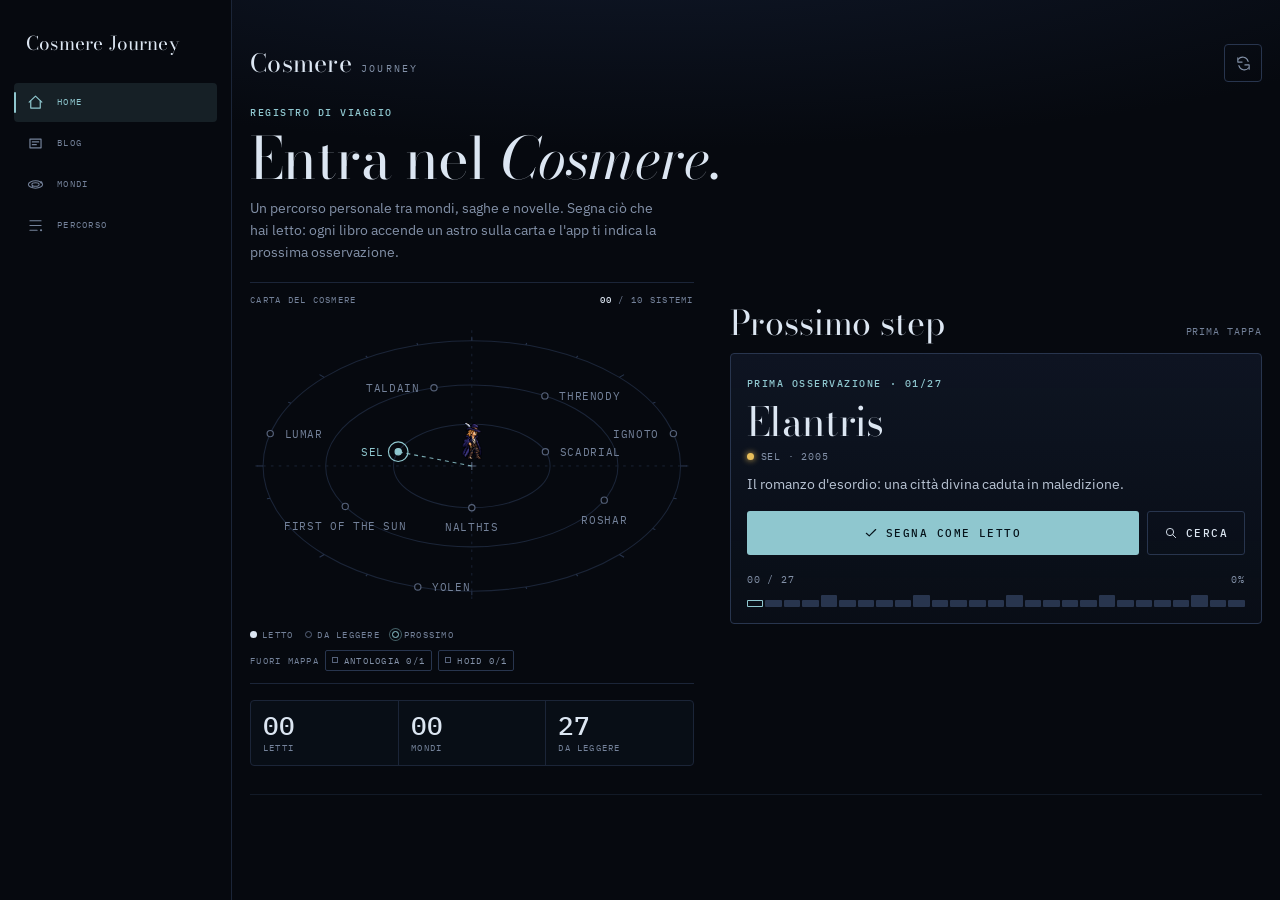
==== commit 204e89c8: "Aggiungi layout desktop con colonna laterale Su schermi larghi con puntatore preciso (>=960px, point" ====
--- a/public/index.html
+++ b/public/index.html
@@ -264,6 +264,83 @@
   .stat b{font-size:26px}
 }
 
+/* =========================================================
+   Desktop — schermi larghi con puntatore preciso: la barra
+   diventa una colonna laterale e il contenuto si apre su due
+   colonne. Riconosciuto via viewport + hover, non user-agent:
+   un tablet in orizzontale con mouse ottiene la stessa resa.
+   ========================================================= */
+@media(min-width:960px) and (pointer:fine){
+  :root{--max:1060px; --side:232px}
+  html{overflow-y:scroll}
+  body{padding-left:var(--side);padding-bottom:28px}
+  .app{margin:0;padding-top:40px}
+
+  /* ---- colonna laterale (sostituisce la tab bar in basso) ---- */
+  .bottomnav{
+    left:0;right:auto;top:0;bottom:0;width:var(--side);height:100vh;
+    padding:max(30px, env(safe-area-inset-top)) 14px 24px;
+    display:flex;flex-direction:column;gap:2px;
+    border-top:none;border-right:1px solid var(--grid);
+    -webkit-backdrop-filter:none;backdrop-filter:none;background:var(--void);
+  }
+  .bottomnav::before{
+    content:"Cosmere Journey";display:block;font-family:var(--display);
+    font-size:19px;color:var(--light);letter-spacing:.01em;
+    padding:0 12px;margin-bottom:22px;
+  }
+  .navbtn{flex-direction:row;justify-content:flex-start;gap:12px;padding:10px 12px;border-radius:4px;transition:background-color .15s,color .15s}
+  .navbtn svg{width:19px;height:19px}
+  .navbtn:hover{color:var(--light);background:rgba(255,255,255,.035)}
+  .navbtn.active{background:var(--inst-soft)}
+  .navbtn.active:hover{color:var(--inst)}
+  .navbtn.active::before{content:none}
+  .navbtn.active::after{content:"";position:absolute;left:0;top:9px;bottom:9px;width:2px;border-radius:1px;background:var(--inst)}
+
+  .toast{left:calc(50% + calc(var(--side) / 2));bottom:28px;transform:translate(-50%,16px)}
+  .toast.show{transform:translate(-50%,0)}
+
+  /* ---- Home: carta+letture a sinistra, prossima tappa a destra ---- */
+  body[data-page="home"] .app{
+    display:grid;column-gap:36px;align-items:start;
+    grid-template-columns:minmax(300px,1fr) minmax(360px,1.2fr);
+    grid-template-areas:"topbar topbar" "intro intro" "chart next" "stats next" "divider divider";
+  }
+  body[data-page="home"] .topbar{grid-area:topbar}
+  body[data-page="home"] #home{grid-area:intro}
+  body[data-page="home"] #chart{grid-area:chart}
+  body[data-page="home"] .stats{grid-area:stats;margin-bottom:0}
+  body[data-page="home"] #journey{grid-area:next;align-self:start}
+  body[data-page="home"] .divider{grid-area:divider}
+
+  /* ---- Mondi: carta+letture a sinistra, catalogo a destra ---- */
+  body[data-page="worlds"] .app{
+    display:grid;column-gap:36px;align-items:start;
+    grid-template-columns:minmax(300px,1fr) minmax(380px,1.3fr);
+    grid-template-areas:"topbar topbar" "chart worlds" "stats worlds" "divider divider";
+  }
+  body[data-page="worlds"] .topbar{grid-area:topbar}
+  body[data-page="worlds"] #chart{grid-area:chart}
+  body[data-page="worlds"] .stats{grid-area:stats;margin-bottom:0}
+  body[data-page="worlds"] #worlds{grid-area:worlds}
+  body[data-page="worlds"] .divider{grid-area:divider}
+
+  /* ---- Blog: post in griglia a due colonne, come schede ---- */
+  .blog-list{display:grid;grid-template-columns:repeat(2,1fr);gap:14px 26px}
+  .blog-post{border:1px solid var(--grid);border-radius:4px;padding:18px 18px 16px;align-items:start}
+  .blog-post:hover{border-color:var(--inst)}
+  .blog-post:last-child{border-bottom:1px solid var(--grid)}
+
+  /* ---- Percorso: libri in griglia a due colonne ---- */
+  .path{display:grid;grid-template-columns:repeat(2,1fr);gap:10px 26px}
+  .book{border:1px solid var(--grid);border-radius:4px;padding:13px 14px}
+  .book:last-child{border-bottom:1px solid var(--grid)}
+  .filterbar{grid-column:1/-1}
+}
+@media(min-width:1240px) and (pointer:fine){
+  :root{--max:1160px}
+}
+
 /* iPhone-style app launch splash */
 /* Lo splash esiste in tutte le pagine, ma viene dipinto solo alla prima
    apertura della webapp: la classe sta su <html> ed e' assegnata dallo
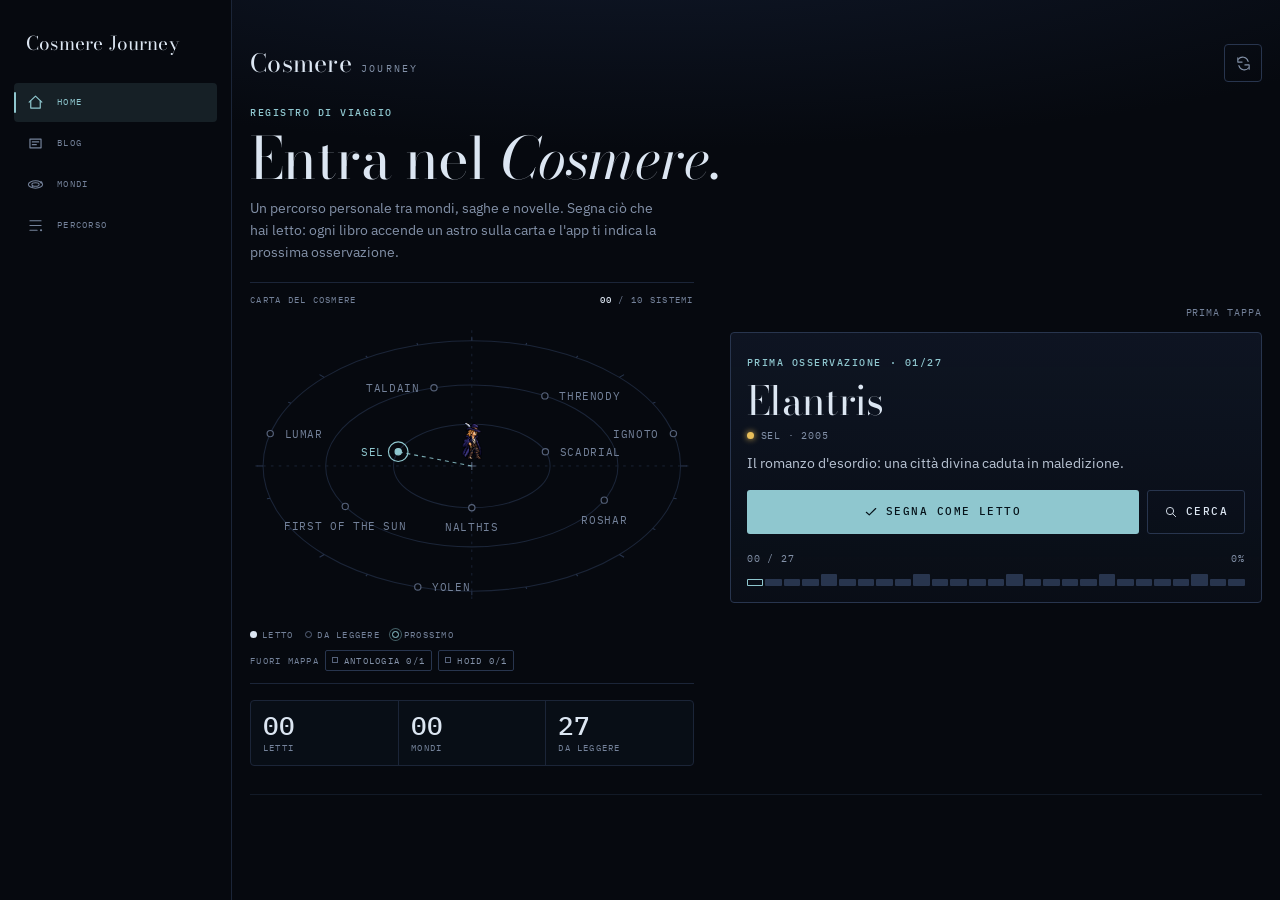
==== commit aed639a4: "Semplifica intestazione "Prossimo step" e nascondi riepilogo su Blog/Mondi Rimuove il titolo H2 dall" ====
--- a/public/index.html
+++ b/public/index.html
@@ -161,6 +161,12 @@
 .section-head{display:flex;justify-content:space-between;align-items:baseline;gap:12px;margin-bottom:12px}
 .section-head h2{font-size:29px;letter-spacing:-.005em}
 .section-head p{font-family:var(--mono);font-size:9.5px;letter-spacing:.1em;text-transform:uppercase;color:var(--quiet);text-align:right}
+/* #journey non ha piu' un h2: lo stato resta l'unico elemento, allineato a destra come prima */
+#journey .section-head{justify-content:flex-end}
+
+/* Riassunto letture: solo su Home e Percorso, dove ha senso come contesto */
+body[data-page="blog"] .stats,
+body[data-page="worlds"] .stats{display:none}
 
 /* ---------- Prossima osservazione ---------- */
 .next{border:1px solid var(--grid2);border-radius:var(--r);padding:18px 16px 16px;background:linear-gradient(180deg,rgba(16,24,40,.75),rgba(11,17,28,.55))}
@@ -317,11 +323,10 @@
   body[data-page="worlds"] .app{
     display:grid;column-gap:36px;align-items:start;
     grid-template-columns:minmax(300px,1fr) minmax(380px,1.3fr);
-    grid-template-areas:"topbar topbar" "chart worlds" "stats worlds" "divider divider";
+    grid-template-areas:"topbar topbar" "chart worlds" "divider divider";
   }
   body[data-page="worlds"] .topbar{grid-area:topbar}
   body[data-page="worlds"] #chart{grid-area:chart}
-  body[data-page="worlds"] .stats{grid-area:stats;margin-bottom:0}
   body[data-page="worlds"] #worlds{grid-area:worlds}
   body[data-page="worlds"] .divider{grid-area:divider}
 
@@ -676,7 +681,7 @@
   </section>
 
   <section class="section" id="journey">
-    <div class="section-head"><h2>Prossimo step</h2><p id="status">Pronto a partire</p></div>
+    <div class="section-head"><p id="status">Pronto a partire</p></div>
     <div class="next" id="nextCard"></div>
   </section>
 
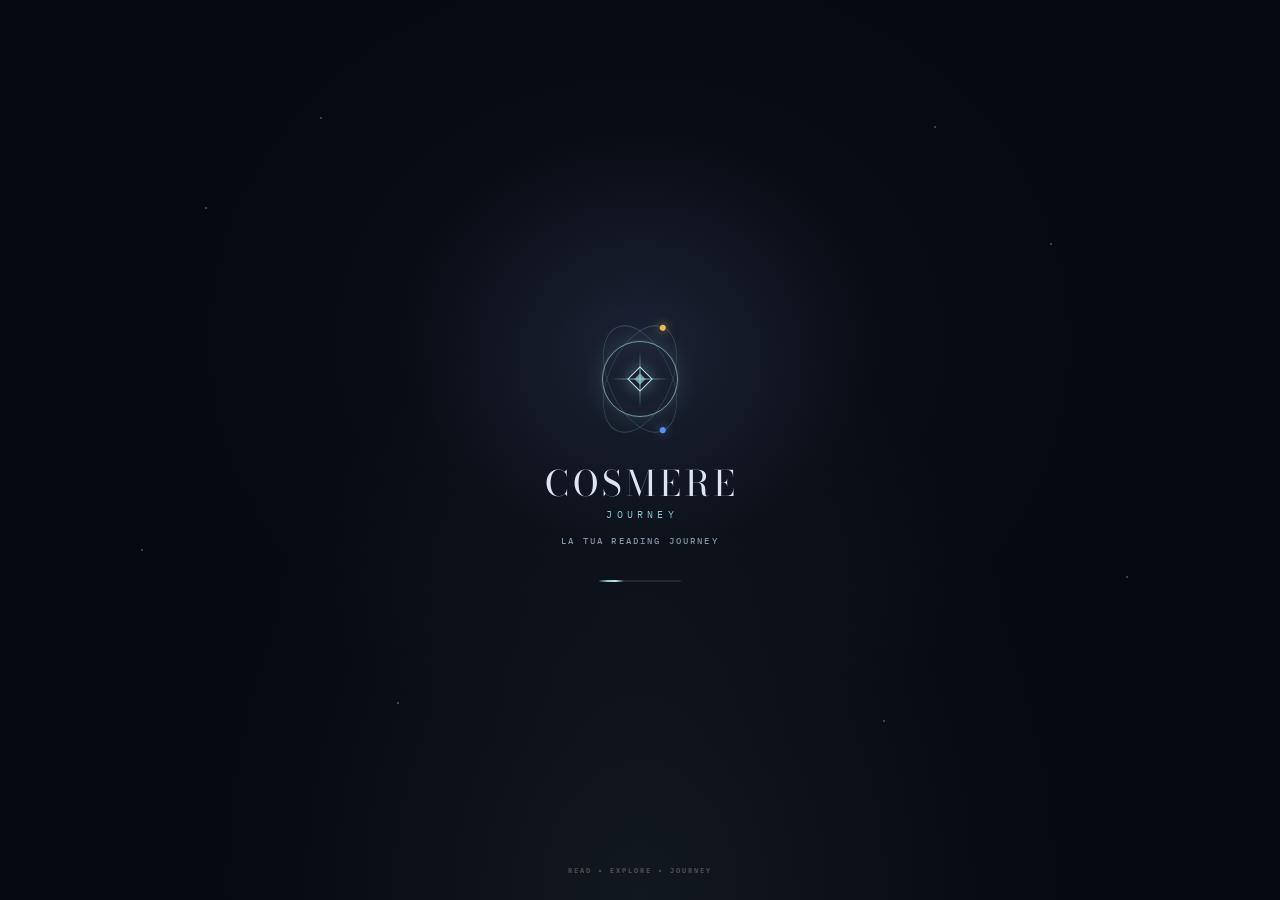
==== commit 71b910d6: "Riduci l'altezza della tab bar mobile Compatta la barra di navigazione inferiore: altezza 72px->58px" ====
--- a/public/index.html
+++ b/public/index.html
@@ -58,7 +58,7 @@
   --display:"Bodoni Moda", "Bodoni 72", Didot, Georgia, serif;
   --mono:"IBM Plex Mono", ui-monospace, "SF Mono", Menlo, monospace;
   --sans:"IBM Plex Sans", -apple-system, system-ui, "Segoe UI", sans-serif;
-  --nav:72px; --max:760px; --r:4px;
+  --nav:58px; --max:760px; --r:4px;
   color-scheme:dark;
 }
 *{box-sizing:border-box;margin:0;padding:0}
@@ -103,7 +103,7 @@
 @keyframes starDrift{to{background-position:-260px 220px}}
 
 /* ---------- Struttura ---------- */
-.app{width:min(100%,var(--max));margin:auto;padding:max(20px, calc(env(safe-area-inset-top) + 12px)) 18px 30px}
+.app{width:min(100%,var(--max));margin:auto;padding:max(14px, calc(env(safe-area-inset-top) + 6px)) 18px 30px}
 .topbar{display:flex;justify-content:space-between;align-items:center;margin:4px 0 20px}
 .brand{display:flex;align-items:baseline;gap:9px;font-family:var(--display);font-size:25px;font-weight:400;letter-spacing:.01em;line-height:1}
 .brand span{font-family:var(--mono);font-size:9.5px;letter-spacing:.24em;color:var(--dim);text-transform:uppercase}
@@ -255,8 +255,8 @@
 /* ---------- Barra di navigazione ---------- */
 .bottomnav{position:fixed;z-index:20;left:0;right:0;bottom:0;height:calc(var(--nav) + env(safe-area-inset-bottom));padding:0 max(10px,calc((100vw - var(--max))/2 + 10px)) env(safe-area-inset-bottom);
   background:rgba(6,9,15,.92);-webkit-backdrop-filter:blur(16px);backdrop-filter:blur(16px);border-top:1px solid var(--grid);display:grid;grid-template-columns:repeat(4,1fr)}
-.navbtn{position:relative;color:var(--quiet);font-family:var(--mono);font-size:9px;letter-spacing:.14em;text-transform:uppercase;display:flex;flex-direction:column;align-items:center;justify-content:center;gap:6px;text-decoration:none}
-.navbtn svg{width:21px;height:21px}
+.navbtn{position:relative;color:var(--quiet);font-family:var(--mono);font-size:8.5px;letter-spacing:.13em;text-transform:uppercase;display:flex;flex-direction:column;align-items:center;justify-content:center;gap:3px;text-decoration:none}
+.navbtn svg{width:18px;height:18px}
 .navbtn.active{color:var(--inst)}
 .navbtn.active::before{content:"";position:absolute;top:-1px;left:30%;right:30%;height:1.5px;background:var(--inst)}
 
@@ -265,7 +265,7 @@
 .divider{height:1px;background:var(--grid);margin:28px 0 0;opacity:.6}
 
 @media(min-width:700px){
-  .app{padding-top:max(30px, calc(env(safe-area-inset-top) + 12px))}
+  .app{padding-top:max(20px, calc(env(safe-area-inset-top) + 6px))}
   .section-head h2{font-size:34px}
   .stat b{font-size:26px}
 }
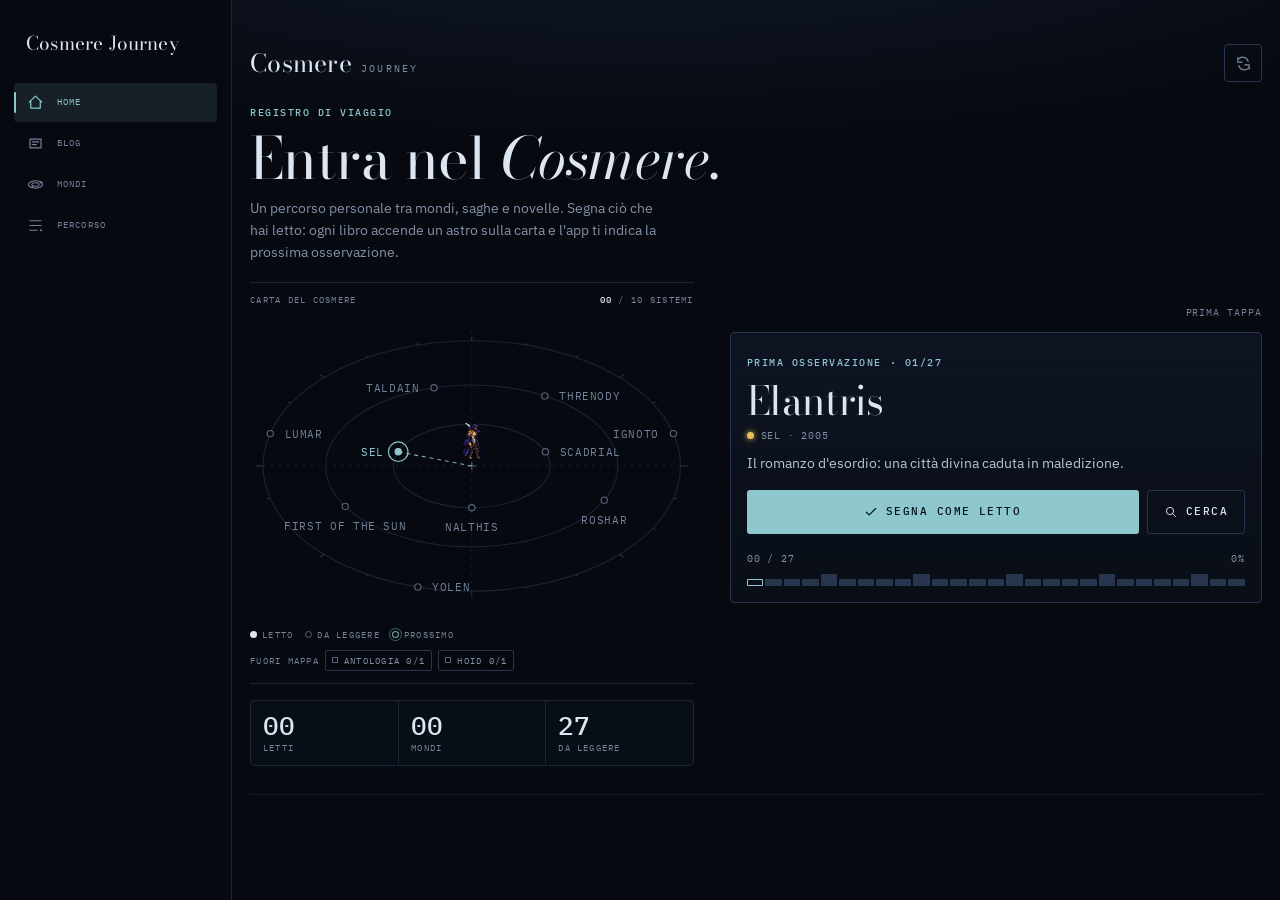
==== commit 85af4d41: "Tronca gli estratti degli articoli del blog Alcuni feed espongono nel campo riassunto il contenuto i" ====
--- a/public/index.html
+++ b/public/index.html
@@ -205,8 +205,8 @@
 .blog-post{display:grid;grid-template-columns:1fr auto;gap:12px;align-items:center;padding:16px 0;border-top:1px solid var(--grid);text-decoration:none}
 .blog-post:last-child{border-bottom:1px solid var(--grid)}
 .blog-post-date{font-family:var(--mono);font-size:9.5px;letter-spacing:.14em;text-transform:uppercase;color:var(--inst)}
-.blog-post-title{font-family:var(--display);font-size:21px;line-height:1.14;margin-top:5px;color:var(--light)}
-.blog-post-excerpt{font-size:13px;color:var(--dim);margin-top:6px;line-height:1.55}
+.blog-post-title{font-family:var(--display);font-size:21px;line-height:1.14;margin-top:5px;color:var(--light);display:-webkit-box;-webkit-box-orient:vertical;-webkit-line-clamp:2;overflow:hidden}
+.blog-post-excerpt{font-size:13px;color:var(--dim);margin-top:6px;line-height:1.55;display:-webkit-box;-webkit-box-orient:vertical;-webkit-line-clamp:2;overflow:hidden}
 .blog-post-arrow{font-family:var(--mono);color:var(--quiet);font-size:15px;transition:color .15s,transform .15s}
 .blog-post:hover .blog-post-arrow{color:var(--inst);transform:translateX(2px)}
 .blog-more{display:inline-block;margin-top:16px;font-family:var(--mono);font-size:10.5px;letter-spacing:.14em;text-transform:uppercase;color:var(--inst);text-decoration:none}
@@ -855,6 +855,16 @@
   return (box.textContent || "").replace(/\s+/g," ").trim();
 }
 
+// Questa sezione è solo un rimando al blog vero: l'estratto va troncato
+// a una lunghezza fissa, perché alcuni articoli espongono nel feed il
+// contenuto intero invece di un breve riassunto.
+function truncateBlogText(text, max){
+  if(text.length <= max) return text;
+  const cut = text.slice(0, max);
+  const lastSpace = cut.lastIndexOf(" ");
+  return (lastSpace > max*0.6 ? cut.slice(0, lastSpace) : cut).trim() + "…";
+}
+
 function parseBlogFeed(xmlText){
   const xml = new DOMParser().parseFromString(xmlText,"application/xml");
   if(xml.querySelector("parsererror")) throw new Error("Feed non valido");
@@ -874,7 +884,7 @@
     return {
       t: title,
       d: blogDate(date),
-      n: summary || "Nuovo articolo sul blog di Brandon Sanderson.",
+      n: truncateBlogText(summary || "Nuovo articolo sul blog di Brandon Sanderson.", 140),
       u: url
     };
   }).filter(p=>p.t && /^https:\/\/www\.brandonsanderson\.com\//i.test(p.u));
